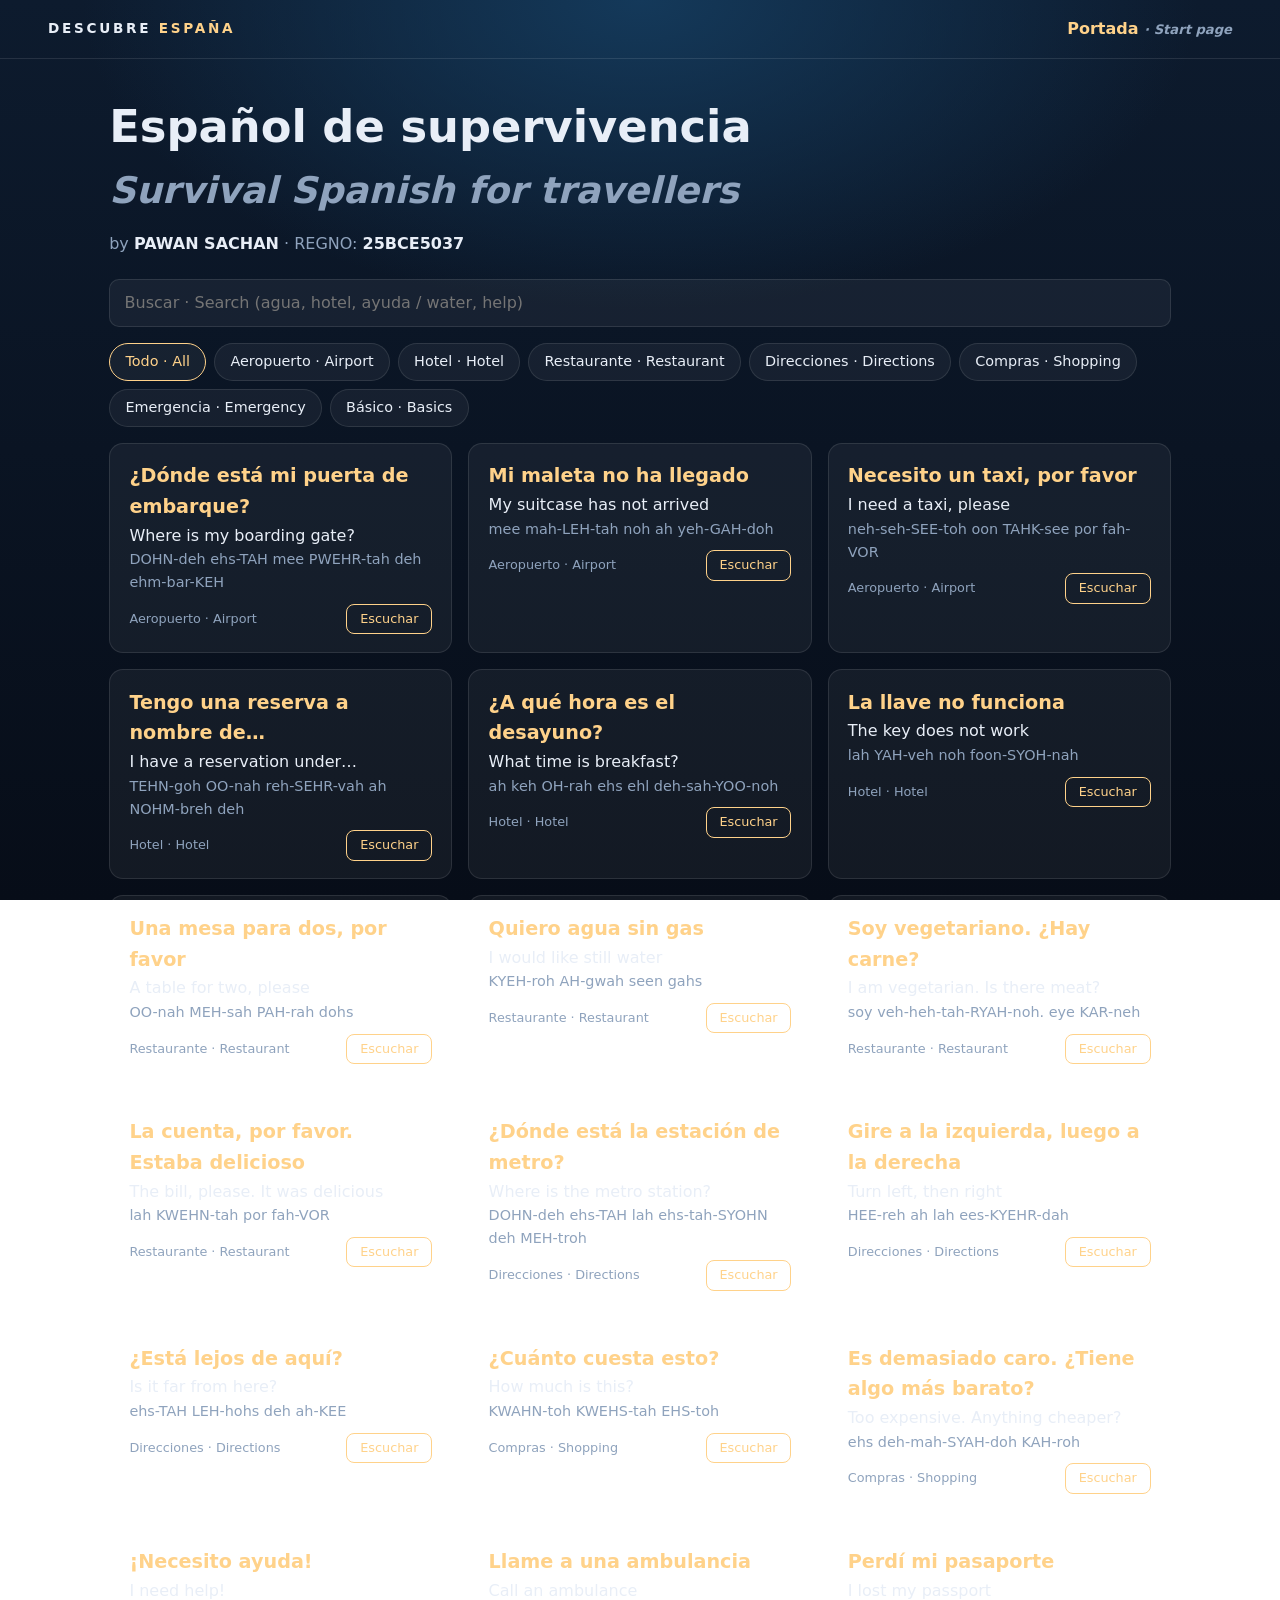
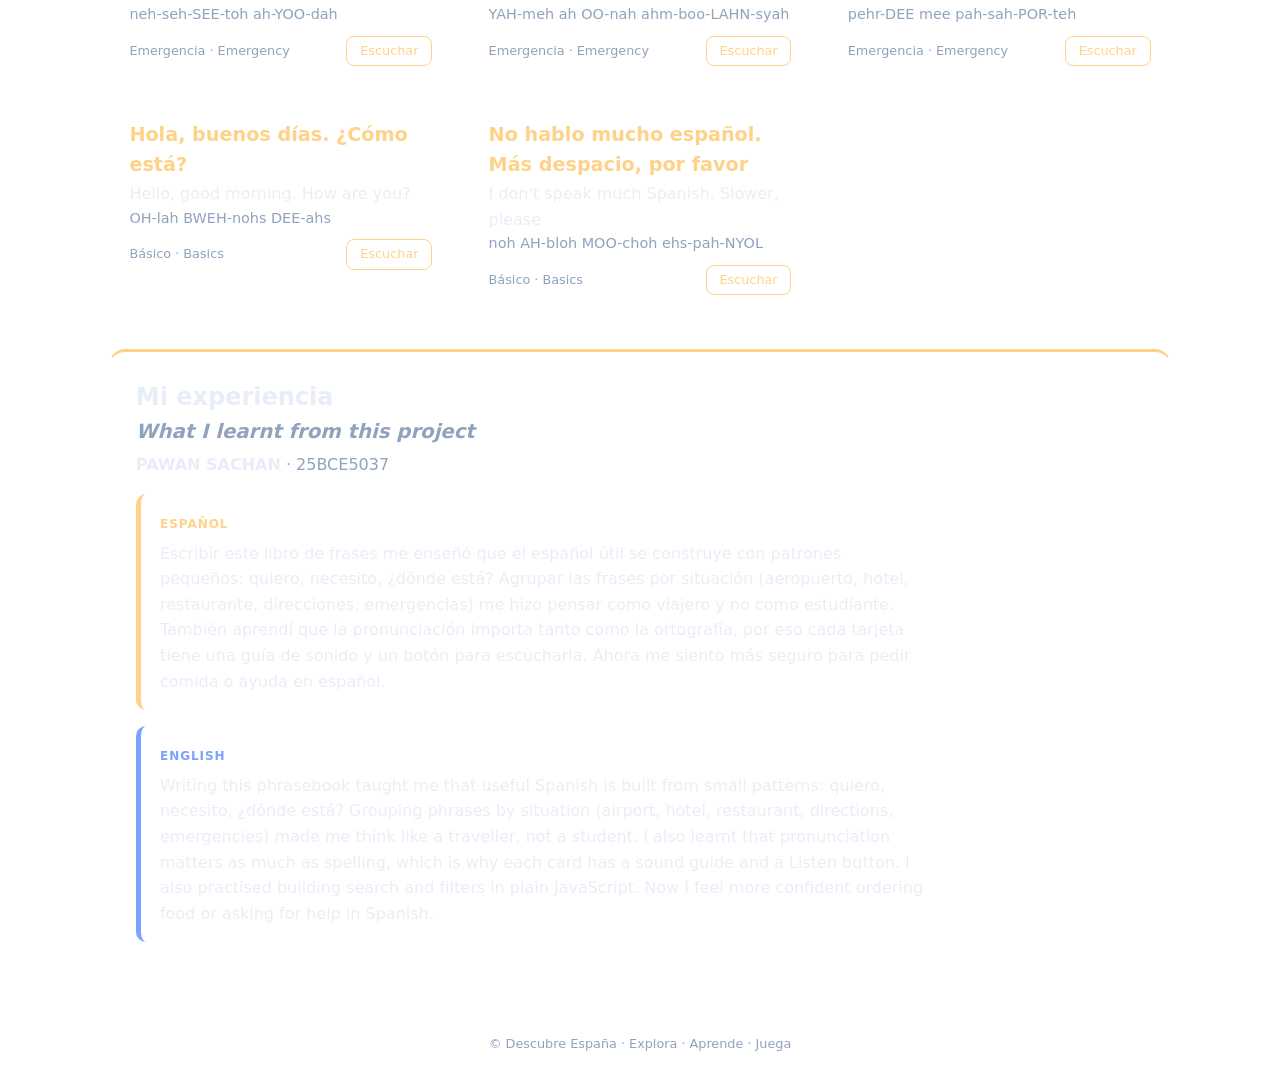
==== phrasebook.html @ 4ac4d8f2 "Add files via upload" ====
<!DOCTYPE html><html lang="es"><head><meta charset="UTF-8"><meta name="viewport" content="width=device-width,initial-scale=1">
<title>Español de supervivencia · Descubre España</title><link rel="stylesheet" href="shared.css">
<style>:root{--a:#ffd28a}.tools{display:flex;flex-wrap:wrap;gap:.6rem;align-items:center;margin:1rem 0}.tools input{flex:1 1 240px;background:var(--panel);border:1px solid var(--line);color:var(--ink);border-radius:10px;padding:.65rem .9rem;font:inherit}
#grid{display:grid;grid-template-columns:repeat(auto-fill,minmax(290px,1fr));gap:1rem}.es{font-size:1.2rem;font-weight:700;color:var(--a)}.pr{color:var(--mute);font-size:.9rem}
.row{display:flex;justify-content:space-between;align-items:center;margin-top:.6rem;font-size:.8rem;color:var(--mute)}.lang+.lang{border-left-color:#7aa2ff}.top a,.lang span{color:var(--a)}</style></head><body>
<header class="top"><b>Descubre <span style="color:#ffd28a">España</span></b><a href="start.html">Portada <span class="en" style="display:inline">· Start page</span></a></header>
<main>
<h1>Español de supervivencia<span class="en">Survival Spanish for travellers</span></h1>
<p class="by">by <strong>PAWAN SACHAN</strong> · REGNO: <strong>25BCE5037</strong></p>
<div class="tools"><input id="q" type="search" placeholder="Buscar · Search (agua, hotel, ayuda / water, help)" aria-label="Buscar frases"></div>
<div class="chips" id="tabs" role="group" aria-label="Situaciones / Situations"></div><div id="grid"></div>
<section class="story" style="border-top-color:#ffd28a"><h2>Mi experiencia<span class="en">What I learnt from this project</span></h2><p class="who"><strong>PAWAN SACHAN</strong> · 25BCE5037</p>
<div class="lang"><span>Español</span><p lang="es">Escribir este libro de frases me enseñó que el español útil se construye con patrones pequeños: quiero, necesito, ¿dónde está? Agrupar las frases por situación (aeropuerto, hotel, restaurante, direcciones, emergencias) me hizo pensar como viajero y no como estudiante. También aprendí que la pronunciación importa tanto como la ortografía, por eso cada tarjeta tiene una guía de sonido y un botón para escucharla. Ahora me siento más seguro para pedir comida o ayuda en español.</p></div>
<div class="lang"><span>English</span><p lang="en">Writing this phrasebook taught me that useful Spanish is built from small patterns: quiero, necesito, ¿dónde está? Grouping phrases by situation (airport, hotel, restaurant, directions, emergencies) made me think like a traveller, not a student. I also learnt that pronunciation matters as much as spelling, which is why each card has a sound guide and a Listen button. I also practised building search and filters in plain JavaScript. Now I feel more confident ordering food or asking for help in Spanish.</p></div></section>
</main><footer class="foot">© Descubre España · Explora · Aprende · Juega</footer>
<script>
const P=[["Aeropuerto", "Airport", "¿Dónde está mi puerta de embarque?", "Where is my boarding gate?", "DOHN-deh ehs-TAH mee PWEHR-tah deh ehm-bar-KEH"], ["Aeropuerto", "Airport", "Mi maleta no ha llegado", "My suitcase has not arrived", "mee mah-LEH-tah noh ah yeh-GAH-doh"], ["Aeropuerto", "Airport", "Necesito un taxi, por favor", "I need a taxi, please", "neh-seh-SEE-toh oon TAHK-see por fah-VOR"], ["Hotel", "Hotel", "Tengo una reserva a nombre de…", "I have a reservation under…", "TEHN-goh OO-nah reh-SEHR-vah ah NOHM-breh deh"], ["Hotel", "Hotel", "¿A qué hora es el desayuno?", "What time is breakfast?", "ah keh OH-rah ehs ehl deh-sah-YOO-noh"], ["Hotel", "Hotel", "La llave no funciona", "The key does not work", "lah YAH-veh noh foon-SYOH-nah"], ["Restaurante", "Restaurant", "Una mesa para dos, por favor", "A table for two, please", "OO-nah MEH-sah PAH-rah dohs"], ["Restaurante", "Restaurant", "Quiero agua sin gas", "I would like still water", "KYEH-roh AH-gwah seen gahs"], ["Restaurante", "Restaurant", "Soy vegetariano. ¿Hay carne?", "I am vegetarian. Is there meat?", "soy veh-heh-tah-RYAH-noh. eye KAR-neh"], ["Restaurante", "Restaurant", "La cuenta, por favor. Estaba delicioso", "The bill, please. It was delicious", "lah KWEHN-tah por fah-VOR"], ["Direcciones", "Directions", "¿Dónde está la estación de metro?", "Where is the metro station?", "DOHN-deh ehs-TAH lah ehs-tah-SYOHN deh MEH-troh"], ["Direcciones", "Directions", "Gire a la izquierda, luego a la derecha", "Turn left, then right", "HEE-reh ah lah ees-KYEHR-dah"], ["Direcciones", "Directions", "¿Está lejos de aquí?", "Is it far from here?", "ehs-TAH LEH-hohs deh ah-KEE"], ["Compras", "Shopping", "¿Cuánto cuesta esto?", "How much is this?", "KWAHN-toh KWEHS-tah EHS-toh"], ["Compras", "Shopping", "Es demasiado caro. ¿Tiene algo más barato?", "Too expensive. Anything cheaper?", "ehs deh-mah-SYAH-doh KAH-roh"], ["Emergencia", "Emergency", "¡Necesito ayuda!", "I need help!", "neh-seh-SEE-toh ah-YOO-dah"], ["Emergencia", "Emergency", "Llame a una ambulancia", "Call an ambulance", "YAH-meh ah OO-nah ahm-boo-LAHN-syah"], ["Emergencia", "Emergency", "Perdí mi pasaporte", "I lost my passport", "pehr-DEE mee pah-sah-POR-teh"], ["Básico", "Basics", "Hola, buenos días. ¿Cómo está?", "Hello, good morning. How are you?", "OH-lah BWEH-nohs DEE-ahs"], ["Básico", "Basics", "No hablo mucho español. Más despacio, por favor", "I don't speak much Spanish. Slower, please", "noh AH-bloh MOO-choh ehs-pah-NYOL"]];
const cats=[["Todo","All"],...[...new Map(P.map(p=>[p[0],p[1]]))]];let cat="Todo";
const grid=document.getElementById("grid"),q=document.getElementById("q"),tabs=document.getElementById("tabs");
cats.forEach(([es,en])=>{const b=document.createElement("button");b.className="chip"+(es==="Todo"?" on":"");b.textContent=es+" · "+en;b.onclick=()=>{cat=es;[...tabs.children].forEach(x=>x.classList.toggle("on",x===b));draw()};tabs.appendChild(b)});
function say(t){speechSynthesis.cancel();const u=new SpeechSynthesisUtterance(t);u.lang="es-ES";u.rate=.85;speechSynthesis.speak(u)}
function draw(){const s=q.value.toLowerCase();grid.innerHTML="";
const r=P.filter(p=>(cat==="Todo"||p[0]===cat)&&(p[2]+" "+p[3]).toLowerCase().includes(s));
if(!r.length){grid.textContent="No hay resultados · No phrase found. Try another word.";return}
r.forEach(p=>{const d=document.createElement("div");d.className="card";d.innerHTML='<div class="es"></div><div></div><div class="pr"></div><div class="row"><span></span><button class="say" aria-label="Escuchar / Hear this phrase">Escuchar</button></div>';
const k=d.children;k[0].textContent=p[2];k[1].textContent=p[3];k[2].textContent=p[4];k[3].firstChild.textContent=p[0]+" · "+p[1];d.querySelector(".say").onclick=()=>say(p[2]);grid.appendChild(d)})}
q.oninput=draw;draw();
</script></body></html>
---- shared.css ----
:root{--bg:#070d18;--bg2:#0d1b2e;--ink:#e8eef7;--mute:#8fa3bd;--line:rgba(255,255,255,.10);--panel:rgba(255,255,255,.05);--a:#34d3c0;--sans:"Segoe UI",system-ui,-apple-system,Arial,sans-serif}
*{box-sizing:border-box}body{margin:0;min-height:100vh;font-family:var(--sans);color:var(--ink);line-height:1.6;background:radial-gradient(900px 500px at 50% 0,#14395a 0,transparent 62%),linear-gradient(180deg,var(--bg2),var(--bg)) fixed}
a:focus-visible,button:focus-visible,input:focus-visible{outline:3px solid var(--a);outline-offset:2px}
.top{display:flex;justify-content:space-between;align-items:center;padding:1rem clamp(1rem,4vw,3rem);border-bottom:1px solid var(--line)}
.top b{letter-spacing:.2em;text-transform:uppercase;font-size:.85rem}.top b span{color:var(--a)}.top a{color:var(--a);text-decoration:none;font-weight:600}
main{max-width:1100px;margin:0 auto;padding:2rem 1.2rem 3rem}h1{font-size:clamp(1.8rem,4vw,2.8rem);margin:0}
.en{display:block;color:var(--mute);font-style:italic;font-size:.82em}.by{color:var(--mute);margin:.6rem 0 1.4rem}.by strong{color:var(--ink)}
.chips{display:flex;flex-wrap:wrap;gap:.5rem;margin:1rem 0}
.chip{background:var(--panel);color:var(--ink);border:1px solid var(--line);border-radius:999px;padding:.4rem .95rem;cursor:pointer;font:inherit;font-size:.9rem}
.chip:hover,.chip.on{border-color:var(--a);color:var(--a)}
.card{background:var(--panel);border:1px solid var(--line);border-radius:14px;padding:1.1rem 1.2rem}
.say{background:none;border:1px solid var(--a);color:var(--a);border-radius:8px;padding:.25rem .8rem;cursor:pointer;font:inherit}.say:hover{background:var(--a);color:#04111d}
.story{margin-top:2.2rem;background:var(--panel);border:1px solid var(--line);border-top:3px solid var(--a);border-radius:16px;padding:1.6rem}
.story h2{margin:0 0 .3rem}.who{color:var(--mute);margin:0 0 1rem}.who strong{color:var(--ink)}
.lang{border-left:5px solid var(--a);border-radius:10px;background:rgba(255,255,255,.04);padding:1rem 1.2rem;margin-top:1rem}.lang+.lang{border-left-color:#7aa2ff}
.lang span{display:inline-block;font-size:.75rem;font-weight:700;letter-spacing:.08em;text-transform:uppercase;color:var(--a);margin-bottom:.4rem}.lang+.lang span{color:#7aa2ff}.lang p{margin:0;max-width:75ch}
.foot{text-align:center;padding:1rem;border-top:1px solid var(--line);color:var(--mute);font-size:.8rem}
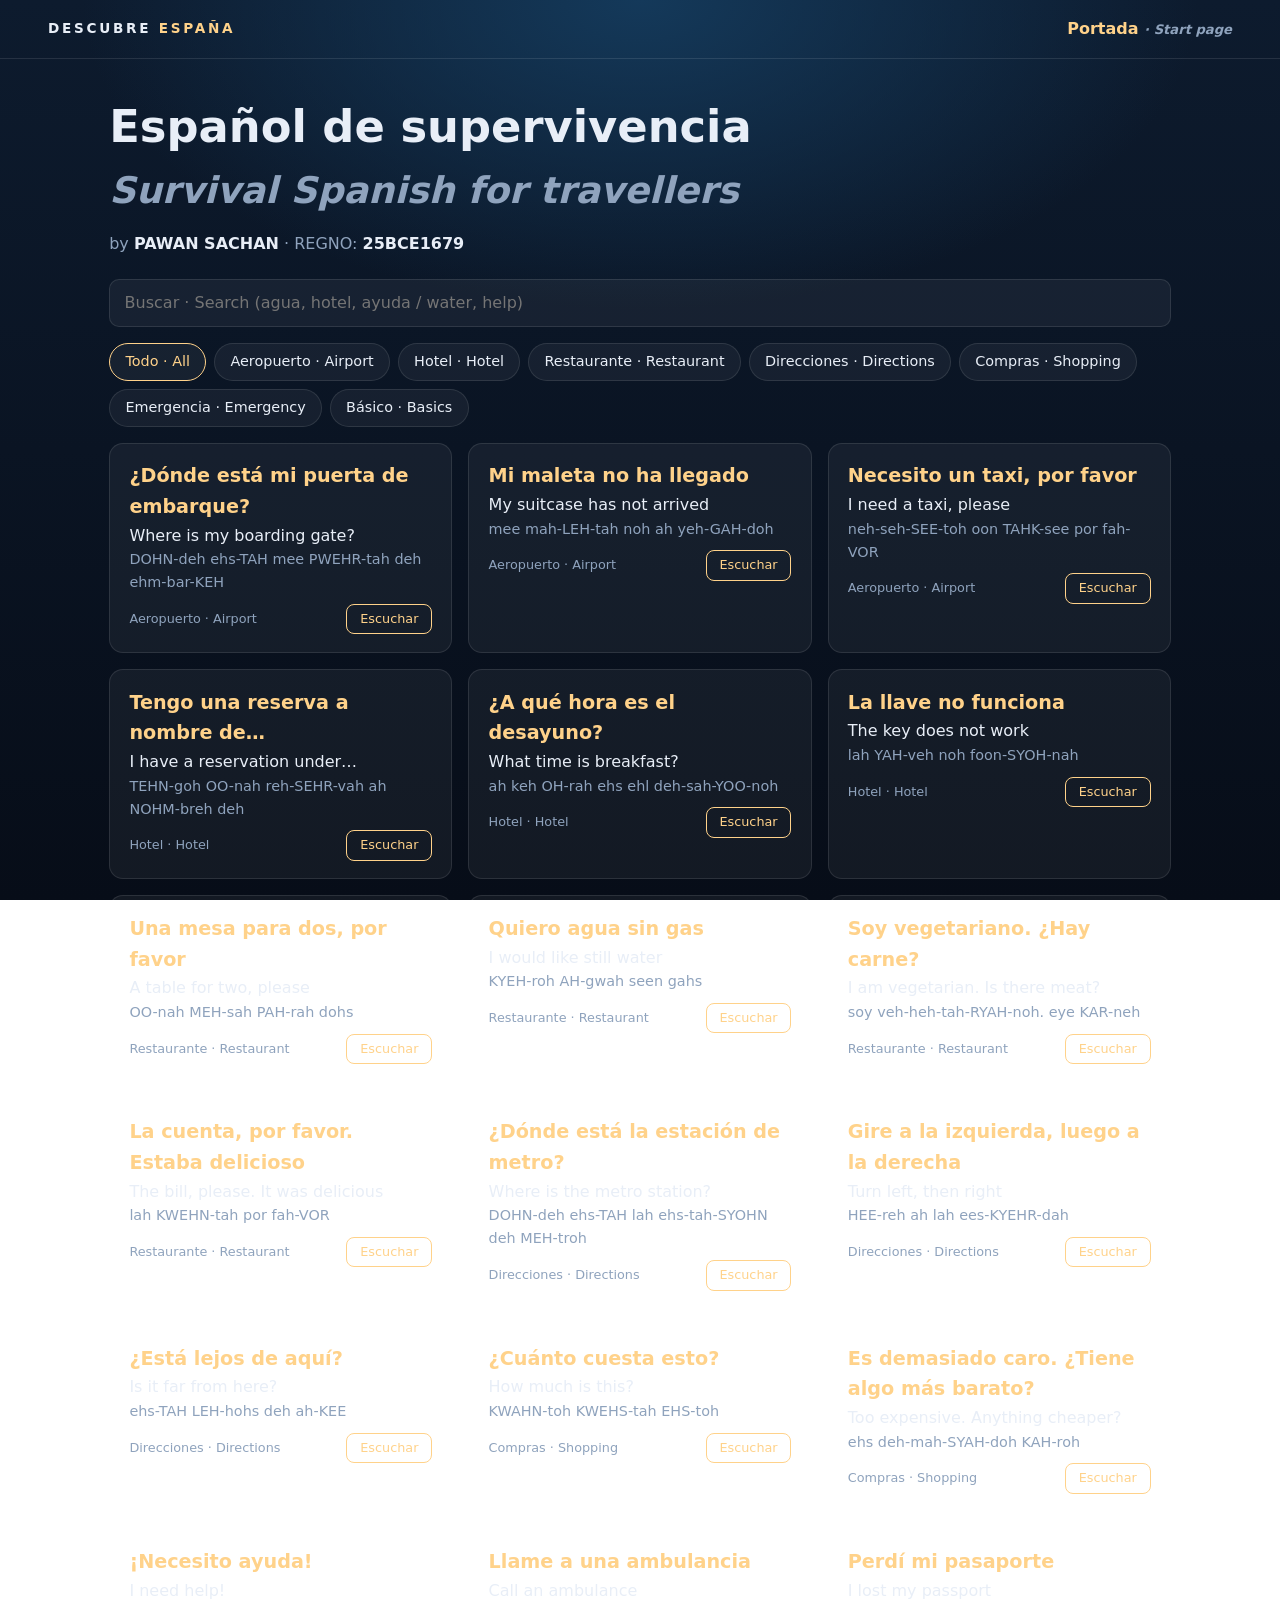
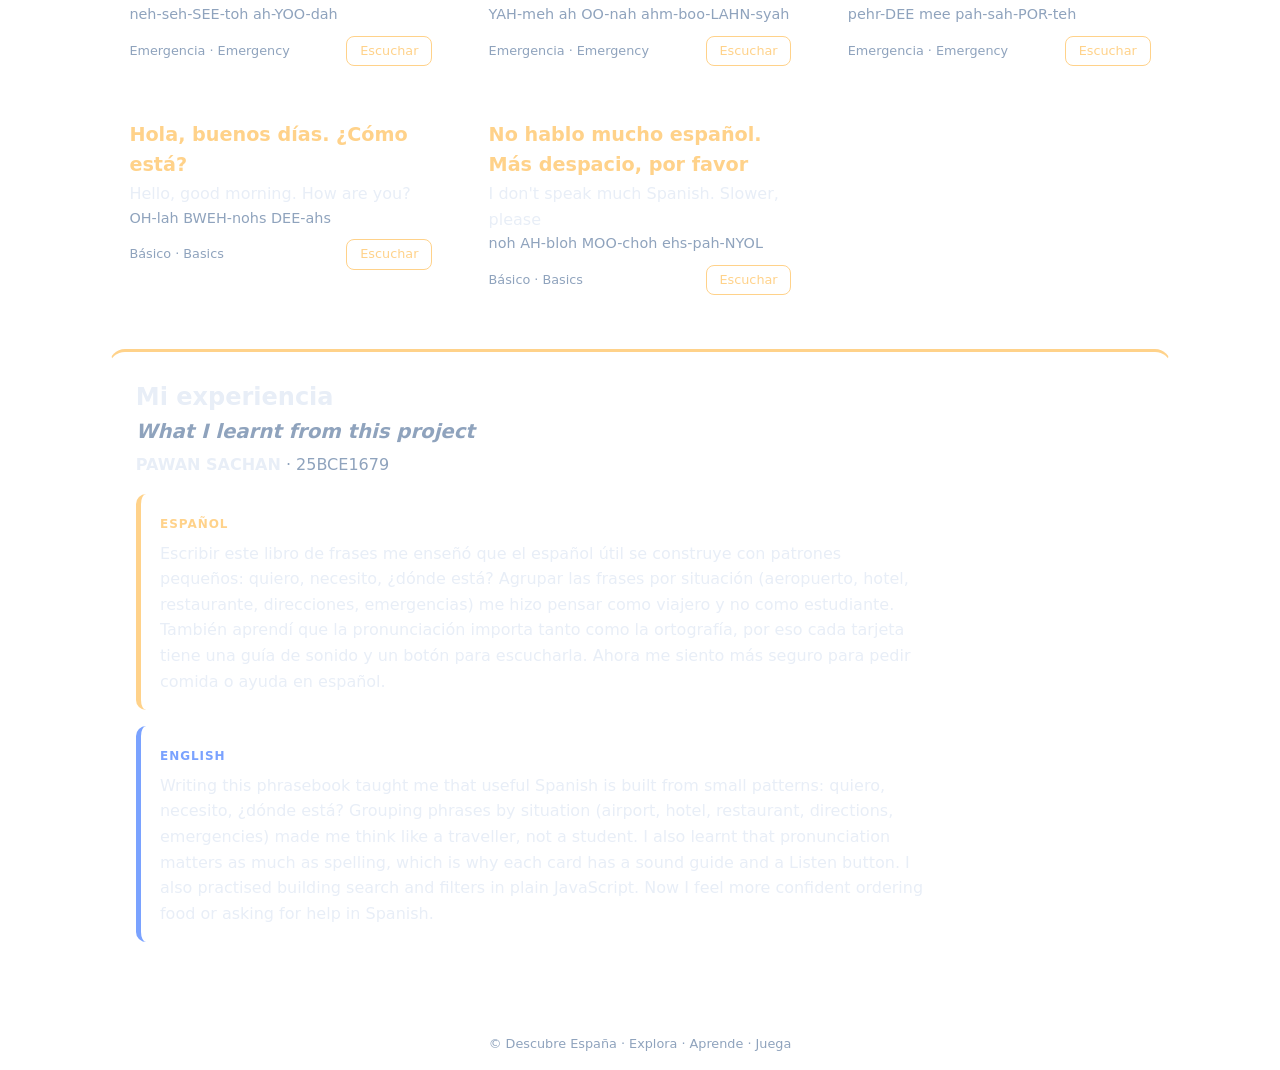
==== commit c4f7eb6f: "Add files via upload" ====
--- a/phrasebook.html
+++ b/phrasebook.html
@@ -6,10 +6,10 @@
 <header class="top"><b>Descubre <span style="color:#ffd28a">España</span></b><a href="start.html">Portada <span class="en" style="display:inline">· Start page</span></a></header>
 <main>
 <h1>Español de supervivencia<span class="en">Survival Spanish for travellers</span></h1>
-<p class="by">by <strong>PAWAN SACHAN</strong> · REGNO: <strong>25BCE5037</strong></p>
+<p class="by">by <strong>PAWAN SACHAN</strong> · REGNO: <strong>25BCE1679</strong></p>
 <div class="tools"><input id="q" type="search" placeholder="Buscar · Search (agua, hotel, ayuda / water, help)" aria-label="Buscar frases"></div>
 <div class="chips" id="tabs" role="group" aria-label="Situaciones / Situations"></div><div id="grid"></div>
-<section class="story" style="border-top-color:#ffd28a"><h2>Mi experiencia<span class="en">What I learnt from this project</span></h2><p class="who"><strong>PAWAN SACHAN</strong> · 25BCE5037</p>
+<section class="story" style="border-top-color:#ffd28a"><h2>Mi experiencia<span class="en">What I learnt from this project</span></h2><p class="who"><strong>PAWAN SACHAN</strong> · 25BCE1679</p>
 <div class="lang"><span>Español</span><p lang="es">Escribir este libro de frases me enseñó que el español útil se construye con patrones pequeños: quiero, necesito, ¿dónde está? Agrupar las frases por situación (aeropuerto, hotel, restaurante, direcciones, emergencias) me hizo pensar como viajero y no como estudiante. También aprendí que la pronunciación importa tanto como la ortografía, por eso cada tarjeta tiene una guía de sonido y un botón para escucharla. Ahora me siento más seguro para pedir comida o ayuda en español.</p></div>
 <div class="lang"><span>English</span><p lang="en">Writing this phrasebook taught me that useful Spanish is built from small patterns: quiero, necesito, ¿dónde está? Grouping phrases by situation (airport, hotel, restaurant, directions, emergencies) made me think like a traveller, not a student. I also learnt that pronunciation matters as much as spelling, which is why each card has a sound guide and a Listen button. I also practised building search and filters in plain JavaScript. Now I feel more confident ordering food or asking for help in Spanish.</p></div></section>
 </main><footer class="foot">© Descubre España · Explora · Aprende · Juega</footer>
